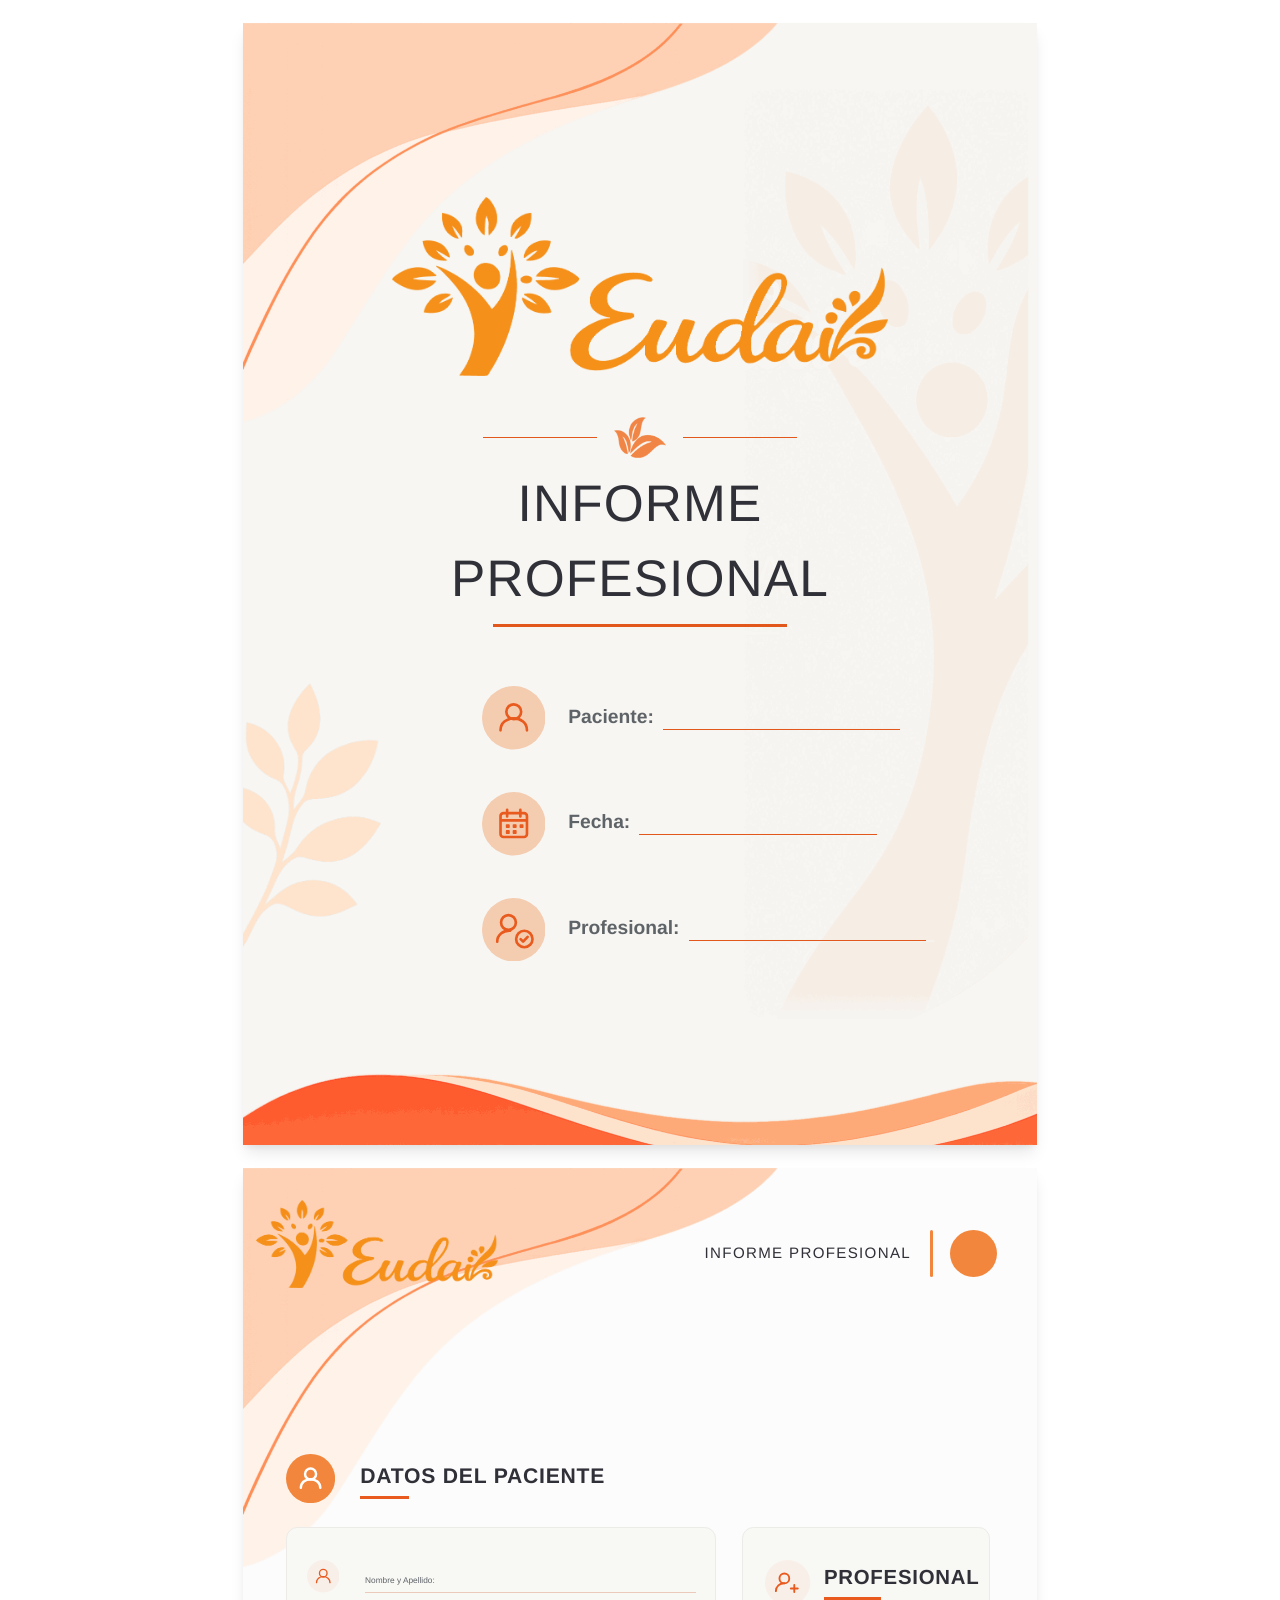
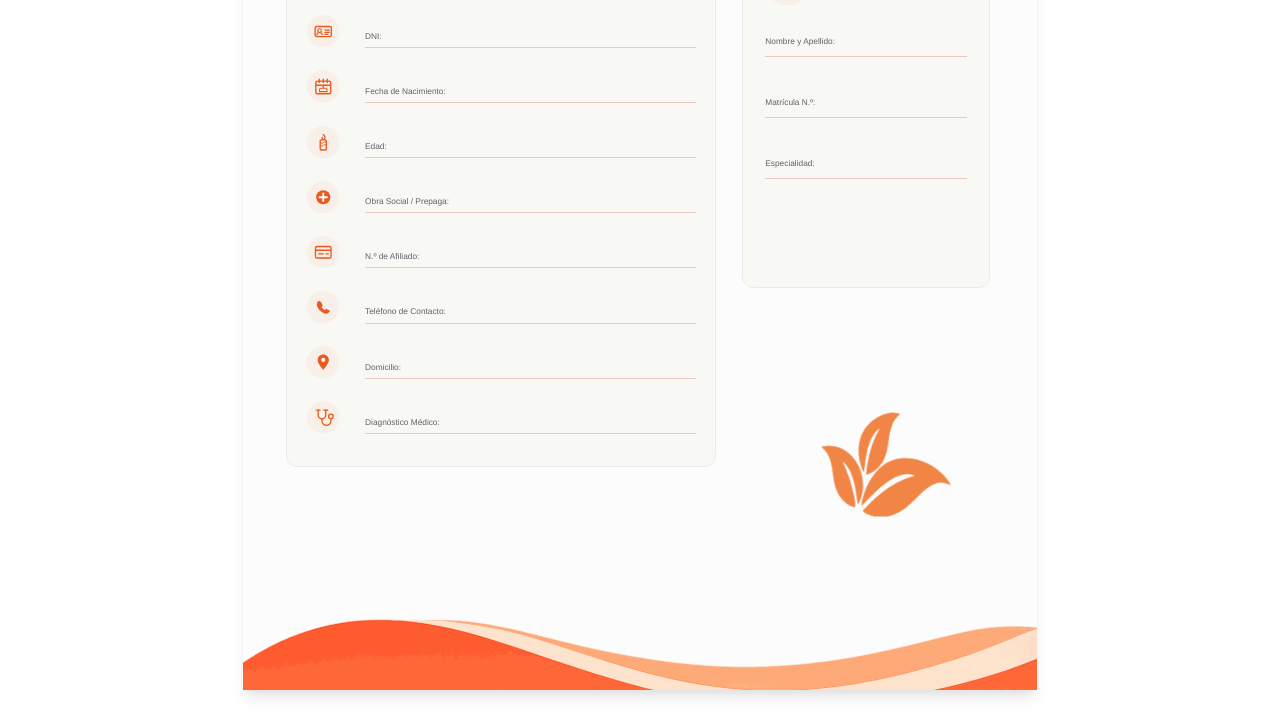
==== report-template.html @ fa863e55 "feat: publicar Eudai Informes" ====
<!doctype html>
<html lang="es">
  <head>
    <meta charset="utf-8" />
    <meta name="viewport" content="width=device-width, initial-scale=1" />
    <title>Eudai — Informe profesional</title>
    <link rel="stylesheet" href="css/report.css" />
  </head>
  <body>
    <!--
      Plantilla del documento. No contiene lógica ni interpolación de texto:
      la app la parsea con DOMParser y rellena cada [data-slot] con
      textContent, de modo que ningún dato del formulario puede convertirse
      en marcado. Los íconos viven una sola vez en el sprite de abajo.
    -->

    <svg width="0" height="0" aria-hidden="true" focusable="false" class="sprite">
      <defs>
        <symbol id="i-person" viewBox="0 0 48 48">
          <circle cx="24" cy="19.5" r="5.6" fill="none" stroke="currentColor" stroke-width="2" />
          <path d="M14 33.5c0-5.6 4.6-9 10-9s10 3.4 10 9" fill="none" stroke="currentColor" stroke-width="2" stroke-linecap="round" />
        </symbol>

        <symbol id="i-id" viewBox="0 0 48 48">
          <rect x="12" y="17" width="24" height="15" rx="2.4" fill="none" stroke="currentColor" stroke-width="2" />
          <circle cx="18.5" cy="23" r="2.7" fill="none" stroke="currentColor" stroke-width="1.7" />
          <path d="M14.6 29.4c0-2.4 1.8-3.6 3.9-3.6s3.9 1.2 3.9 3.6" fill="none" stroke="currentColor" stroke-width="1.7" stroke-linecap="round" />
          <path d="M26.5 22.3h6.5M26.5 25.5h6.5M26.5 28.7h4.3" stroke="currentColor" stroke-width="1.8" stroke-linecap="round" />
        </symbol>

        <symbol id="i-birthday" viewBox="0 0 48 48">
          <rect x="13" y="16.5" width="22" height="18.5" rx="2.2" fill="none" stroke="currentColor" stroke-width="2" />
          <path d="M13 22.5h22" stroke="currentColor" stroke-width="2" />
          <path d="M18 13.5v5M24 13.5v5M30 13.5v5" stroke="currentColor" stroke-width="2" stroke-linecap="round" />
          <path d="M18.5 32v-3.2c0-1 .8-1.8 1.8-1.8h7.4c1 0 1.8.8 1.8 1.8V32z" fill="none" stroke="currentColor" stroke-width="1.7" />
          <path d="M24 24.2v2.8" stroke="currentColor" stroke-width="1.6" stroke-linecap="round" />
          <circle cx="24" cy="23.3" r="1" fill="currentColor" />
        </symbol>

        <symbol id="i-candle" viewBox="0 0 48 48">
          <path d="M24 12.5c2.6 2.3 3.4 4.6 1.9 6.4-1.5 1.8-4 .3-3.3-2.2" fill="none" stroke="currentColor" stroke-width="1.8" stroke-linecap="round" />
          <rect x="19.5" y="20.5" width="9" height="15" rx="1.5" fill="none" stroke="currentColor" stroke-width="2" />
          <path d="M19.7 24.5c1.5 1.3 3 1.3 4.5 0s3-1.3 4.3-.2M19.7 28.5c1.5 1.3 3 1.3 4.5 0s3-1.3 4.3-.2" fill="none" stroke="currentColor" stroke-width="1.4" />
        </symbol>

        <symbol id="i-cross" viewBox="0 0 48 48">
          <circle cx="24" cy="24" r="10.5" fill="currentColor" />
          <path d="M24 18.5v11M18.5 24h11" stroke="#fff" stroke-width="2.8" stroke-linecap="round" />
        </symbol>

        <symbol id="i-member" viewBox="0 0 48 48">
          <rect x="12.5" y="15.5" width="23" height="17" rx="2.4" fill="none" stroke="currentColor" stroke-width="2" />
          <path d="M12.5 21h23" stroke="currentColor" stroke-width="2" />
          <path d="M17 26.5h7M28 26.5h3.5" stroke="currentColor" stroke-width="1.8" stroke-linecap="round" />
        </symbol>

        <symbol id="i-phone" viewBox="0 0 48 48">
          <path d="M18.4 14.5c-1 0-3.4 1.9-3.9 4.2-.6 2.9 1.6 7 4.7 10.1s7.2 5.3 10.1 4.7c2.3-.5 4.2-2.9 4.2-3.9 0-.5-.3-.9-.7-1.1l-4-1.9c-.5-.2-1-.1-1.4.3l-1.3 1.4c-1.6-.8-3.9-3.1-4.7-4.7l1.4-1.3c.4-.4.5-.9.3-1.4l-1.9-4c-.2-.5-.6-.7-1.1-.7z" fill="currentColor" />
        </symbol>

        <symbol id="i-pin" viewBox="0 0 48 48">
          <path d="M24 12.5c-4.6 0-8.3 3.6-8.3 8.2 0 5.7 8.3 14.3 8.3 14.3s8.3-8.6 8.3-14.3c0-4.6-3.7-8.2-8.3-8.2z" fill="currentColor" />
          <circle cx="24" cy="20.6" r="3.1" fill="var(--icon-bg-soft)" />
        </symbol>

        <symbol id="i-diagnosis" viewBox="0 0 48 48">
          <path d="M16.5 13.5v7.2a5.6 5.6 0 0 0 11.2 0v-7.2" fill="none" stroke="currentColor" stroke-width="2" stroke-linecap="round" />
          <path d="M13.8 13.5h5.4M25 13.5h5.4" stroke="currentColor" stroke-width="2" stroke-linecap="round" />
          <path d="M22.1 26.3v3a6.6 6.6 0 0 0 13.2 0v-2" fill="none" stroke="currentColor" stroke-width="2" stroke-linecap="round" />
          <circle cx="35.3" cy="22.7" r="3.4" fill="none" stroke="currentColor" stroke-width="2" />
        </symbol>

        <symbol id="i-badge" viewBox="0 0 48 48">
          <circle cx="20.5" cy="19.5" r="5.2" fill="none" stroke="currentColor" stroke-width="2" />
          <path d="M11.5 33c0-5.2 4.1-8.4 9-8.4" fill="none" stroke="currentColor" stroke-width="2" stroke-linecap="round" />
          <path d="M31 26.5v7.5M27.3 30.2h7.4" stroke="currentColor" stroke-width="2" stroke-linecap="round" />
        </symbol>

        <symbol id="i-calendar" viewBox="0 0 48 48">
          <rect x="14" y="16" width="20" height="18" rx="2.2" fill="none" stroke="currentColor" stroke-width="2" />
          <path d="M14 21.5h20" stroke="currentColor" stroke-width="2" />
          <path d="M19 13.5v5M29 13.5v5" stroke="currentColor" stroke-width="2" stroke-linecap="round" />
          <rect x="18" y="24.3" width="3" height="3" rx=".6" fill="currentColor" />
          <rect x="23.2" y="24.3" width="3" height="3" rx=".6" fill="currentColor" />
          <rect x="28.4" y="24.3" width="3" height="3" rx=".6" fill="currentColor" />
          <rect x="18" y="28.8" width="3" height="3" rx=".6" fill="currentColor" />
          <rect x="23.2" y="28.8" width="3" height="3" rx=".6" fill="currentColor" />
        </symbol>

        <symbol id="i-verified" viewBox="0 0 48 48">
          <circle cx="20" cy="18.5" r="5.6" fill="none" stroke="currentColor" stroke-width="2" />
          <path d="M11.5 33c0-5.2 4.4-8.5 9.7-8.3" fill="none" stroke="currentColor" stroke-width="2" stroke-linecap="round" />
          <circle cx="32" cy="31" r="6.2" fill="none" stroke="currentColor" stroke-width="2" />
          <path d="M29.2 31.1l1.9 1.9 3.4-3.6" fill="none" stroke="currentColor" stroke-width="2" stroke-linecap="round" stroke-linejoin="round" />
        </symbol>

        <symbol id="i-check" viewBox="0 0 48 48">
          <path d="M15 25l6 6 13-13" fill="none" stroke="#fff" stroke-width="3.5" stroke-linecap="round" stroke-linejoin="round" />
        </symbol>

        <symbol id="i-person-solid" viewBox="0 0 48 48">
          <circle cx="24" cy="19.5" r="5.4" fill="none" stroke="#fff" stroke-width="2.4" />
          <path d="M14.5 33c0-5.3 4.4-8.4 9.5-8.4s9.5 3.1 9.5 8.4" fill="none" stroke="#fff" stroke-width="2.4" stroke-linecap="round" />
        </symbol>
      </defs>
    </svg>

    <!-- ================= Página 1 · portada ================= -->
    <section class="page page--cover">
      <img class="watermark watermark--tree" src="assets/tree-watermark.png" alt="" />
      <img class="watermark watermark--plant" src="assets/plant-watermark.png" alt="" />
      <img class="wave wave--top" src="assets/top-wave.png" alt="" />
      <img class="wave wave--bottom" src="assets/bottom-wave.png" alt="" />

      <div class="cover__logo">
        <img src="assets/logo.png" alt="Eudai" width="1187" height="430" />
      </div>

      <div class="cover__divider" aria-hidden="true">
        <span></span>
        <img src="assets/icons/divider-leaf.png" alt="" width="158" height="127" />
        <span></span>
      </div>

      <h1 class="cover__title"><span>INFORME</span><span>PROFESIONAL</span></h1>
      <span class="cover__rule" aria-hidden="true"></span>
      <p class="cover__kind" data-slot="tipo_informe"></p>

      <div class="cover__fields">
        <div class="cover-field">
          <span class="cover-field__icon">
            <svg viewBox="0 0 48 48">
              <circle cx="24" cy="24" r="24" fill="var(--icon-bg-strong)" />
              <use href="#i-person" />
            </svg>
          </span>
          <span class="cover-field__text">
            <span class="cover-field__label">Paciente:</span>
            <span class="cover-field__line"><span class="cover-field__value" data-slot="paciente" data-fit></span></span>
          </span>
        </div>

        <div class="cover-field">
          <span class="cover-field__icon">
            <svg viewBox="0 0 48 48">
              <circle cx="24" cy="24" r="24" fill="var(--icon-bg-strong)" />
              <use href="#i-calendar" />
            </svg>
          </span>
          <span class="cover-field__text">
            <span class="cover-field__label">Fecha:</span>
            <span class="cover-field__line"><span class="cover-field__value" data-slot="fecha" data-fit></span></span>
          </span>
        </div>

        <div class="cover-field">
          <span class="cover-field__icon">
            <svg viewBox="0 0 48 48">
              <circle cx="24" cy="24" r="24" fill="var(--icon-bg-strong)" />
              <use href="#i-verified" />
            </svg>
          </span>
          <span class="cover-field__text">
            <span class="cover-field__label">Profesional:</span>
            <span class="cover-field__line"><span class="cover-field__value" data-slot="profesional_responsable" data-fit></span></span>
          </span>
        </div>
      </div>
    </section>

    <!-- ================= Página 2 · datos ================= -->
    <section class="page page--data">
      <img class="wave wave--top" src="assets/top-wave.png" alt="" />
      <img class="sheet__logo" src="assets/logo.png" alt="Eudai" width="1187" height="430" />

      <div class="sheet__meta">
        <span class="sheet__meta-title">INFORME PROFESIONAL</span>
        <span class="sheet__meta-sep" aria-hidden="true"></span>
        <span class="sheet__badge" data-slot="page-number"></span>
      </div>

      <div class="sheet__section">
        <span class="sheet__section-icon">
          <svg viewBox="0 0 48 48">
            <circle cx="24" cy="24" r="24" fill="var(--heading-orange)" />
            <use href="#i-person-solid" />
          </svg>
        </span>
        <div class="sheet__section-heading">
          <h2 class="sheet__section-title">DATOS DEL PACIENTE</h2>
        </div>
      </div>

      <div class="sheet__cards">
        <div class="card card--patient">
          <ul class="field-list">
            <li class="data-field" data-field="paciente">
              <span class="data-field__icon"><svg viewBox="0 0 48 48"><circle cx="24" cy="24" r="24" fill="var(--icon-bg-soft)" /><use href="#i-person" /></svg></span>
              <span class="data-field__body">
                <span class="data-field__label">Nombre y Apellido:</span>
                <span class="data-field__value" data-slot="paciente" data-fit></span>
              </span>
            </li>
            <li class="data-field" data-field="dni">
              <span class="data-field__icon"><svg viewBox="0 0 48 48"><circle cx="24" cy="24" r="24" fill="var(--icon-bg-soft)" /><use href="#i-id" /></svg></span>
              <span class="data-field__body">
                <span class="data-field__label">DNI:</span>
                <span class="data-field__value" data-slot="dni" data-fit></span>
              </span>
            </li>
            <li class="data-field" data-field="fecha_nacimiento">
              <span class="data-field__icon"><svg viewBox="0 0 48 48"><circle cx="24" cy="24" r="24" fill="var(--icon-bg-soft)" /><use href="#i-birthday" /></svg></span>
              <span class="data-field__body">
                <span class="data-field__label">Fecha de Nacimiento:</span>
                <span class="data-field__value" data-slot="fecha_nacimiento" data-fit></span>
              </span>
            </li>
            <li class="data-field" data-field="edad">
              <span class="data-field__icon"><svg viewBox="0 0 48 48"><circle cx="24" cy="24" r="24" fill="var(--icon-bg-soft)" /><use href="#i-candle" /></svg></span>
              <span class="data-field__body">
                <span class="data-field__label">Edad:</span>
                <span class="data-field__value" data-slot="edad" data-fit></span>
              </span>
            </li>
            <li class="data-field" data-field="obra_social">
              <span class="data-field__icon"><svg viewBox="0 0 48 48"><circle cx="24" cy="24" r="24" fill="var(--icon-bg-soft)" /><use href="#i-cross" /></svg></span>
              <span class="data-field__body">
                <span class="data-field__label">Obra Social / Prepaga:</span>
                <span class="data-field__value" data-slot="obra_social" data-fit></span>
              </span>
            </li>
            <li class="data-field" data-field="numero_afiliado">
              <span class="data-field__icon"><svg viewBox="0 0 48 48"><circle cx="24" cy="24" r="24" fill="var(--icon-bg-soft)" /><use href="#i-member" /></svg></span>
              <span class="data-field__body">
                <span class="data-field__label">N.º de Afiliado:</span>
                <span class="data-field__value" data-slot="numero_afiliado" data-fit></span>
              </span>
            </li>
            <li class="data-field" data-field="telefono">
              <span class="data-field__icon"><svg viewBox="0 0 48 48"><circle cx="24" cy="24" r="24" fill="var(--icon-bg-soft)" /><use href="#i-phone" /></svg></span>
              <span class="data-field__body">
                <span class="data-field__label">Teléfono de Contacto:</span>
                <span class="data-field__value" data-slot="telefono" data-fit></span>
              </span>
            </li>
            <li class="data-field" data-field="domicilio">
              <span class="data-field__icon"><svg viewBox="0 0 48 48"><circle cx="24" cy="24" r="24" fill="var(--icon-bg-soft)" /><use href="#i-pin" /></svg></span>
              <span class="data-field__body">
                <span class="data-field__label">Domicilio:</span>
                <span class="data-field__value" data-slot="domicilio" data-fit></span>
              </span>
            </li>
            <li class="data-field" data-field="diagnostico_medico">
              <span class="data-field__icon"><svg viewBox="0 0 48 48"><circle cx="24" cy="24" r="24" fill="var(--icon-bg-soft)" /><use href="#i-diagnosis" /></svg></span>
              <span class="data-field__body">
                <span class="data-field__label">Diagnóstico Médico:</span>
                <span class="data-field__value" data-slot="diagnostico_medico" data-fit></span>
              </span>
            </li>
          </ul>
        </div>

        <div class="card card--professional">
          <div class="card__heading">
            <span class="card__heading-icon"><svg viewBox="0 0 48 48"><circle cx="24" cy="24" r="24" fill="var(--icon-bg-soft)" /><use href="#i-badge" /></svg></span>
            <h3 class="card__heading-title">PROFESIONAL</h3>
          </div>
          <ul class="field-list">
            <li class="data-field">
              <span class="data-field__body">
                <span class="data-field__label">Nombre y Apellido:</span>
                <span class="data-field__value" data-slot="profesional_responsable" data-fit></span>
              </span>
            </li>
            <li class="data-field">
              <span class="data-field__body">
                <span class="data-field__label">Matrícula N.º:</span>
                <span class="data-field__value" data-slot="matricula" data-fit></span>
              </span>
            </li>
            <li class="data-field">
              <span class="data-field__body">
                <span class="data-field__label">Especialidad:</span>
                <span class="data-field__value" data-slot="especialidad" data-fit></span>
              </span>
            </li>
          </ul>
        </div>
      </div>

      <img class="leaf leaf--corner" src="assets/icons/divider-leaf.png" alt="" width="158" height="127" />
      <img class="wave wave--bottom" src="assets/bottom-wave.png" alt="" />
    </section>

    <!-- ========= Página de conclusiones (se clona por cada página) ========= -->
    <template id="content-page">
      <section class="page page--data page--content">
        <img class="wave wave--top" src="assets/top-wave.png" alt="" />
        <img class="sheet__logo" src="assets/logo.png" alt="Eudai" width="1187" height="430" />

        <div class="sheet__meta">
          <span class="sheet__meta-title">INFORME PROFESIONAL</span>
          <span class="sheet__meta-sep" aria-hidden="true"></span>
          <span class="sheet__badge" data-slot="page-number"></span>
        </div>

        <div class="sheet__section">
          <span class="sheet__section-icon">
            <svg viewBox="0 0 48 48">
              <circle cx="24" cy="24" r="24" fill="var(--heading-orange)" />
              <use href="#i-check" />
            </svg>
          </span>
          <div class="sheet__section-heading">
            <h2 class="sheet__section-title" data-slot="content-title">CONCLUSIONES</h2>
          </div>
        </div>

        <div class="sheet__content">
          <img class="leaf leaf--watermark" src="assets/icons/divider-leaf.png" alt="" width="158" height="127" />
          <div class="content-body"></div>
        </div>

        <img class="wave wave--bottom" src="assets/bottom-wave.png" alt="" />
      </section>
    </template>
  </body>
</html>
---- css/report.css ----
@charset "UTF-8";

/* ==========================================================================
   Eudai · Documento del informe (A4)
   Se carga dentro del iframe de vista previa y es lo que se imprime.
   Todas las medidas van en mm para que pantalla e impresión coincidan.
   ========================================================================== */

@font-face {
  font-family: "Montserrat var";
  font-style: normal;
  font-weight: 100 900;
  font-display: swap;
  src: url("../assets/fonts/montserrat-latin.woff2") format("woff2");
  unicode-range: U+0000-00FF, U+0131, U+0152-0153, U+02BB-02BC, U+02C6, U+02DA,
    U+02DC, U+0304, U+0308, U+0329, U+2000-206F, U+20AC, U+2122, U+2191, U+2193,
    U+2212, U+2215, U+FEFF, U+FFFD;
}

@font-face {
  font-family: "Montserrat var";
  font-style: normal;
  font-weight: 100 900;
  font-display: swap;
  src: url("../assets/fonts/montserrat-latin-ext.woff2") format("woff2");
  unicode-range: U+0100-02BA, U+02BD-02C5, U+02C7-02CC, U+02CE-02D7, U+02DD-02FF,
    U+0304, U+0308, U+0329, U+1D00-1DBF, U+1E00-1E9F, U+1EF2-1EFF, U+2020,
    U+20A0-20AB, U+20AD-20C0, U+2113, U+2C60-2C7F, U+A720-A7FF;
}

@font-face {
  font-family: "Inter var";
  font-style: normal;
  font-weight: 100 900;
  font-display: swap;
  src: url("../assets/fonts/inter-latin.woff2") format("woff2");
  unicode-range: U+0000-00FF, U+0131, U+0152-0153, U+02BB-02BC, U+02C6, U+02DA,
    U+02DC, U+0304, U+0308, U+0329, U+2000-206F, U+20AC, U+2122, U+2191, U+2193,
    U+2212, U+2215, U+FEFF, U+FFFD;
}

@font-face {
  font-family: "Inter var";
  font-style: normal;
  font-weight: 100 900;
  font-display: swap;
  src: url("../assets/fonts/inter-latin-ext.woff2") format("woff2");
  unicode-range: U+0100-02BA, U+02BD-02C5, U+02C7-02CC, U+02CE-02D7, U+02DD-02FF,
    U+0304, U+0308, U+0329, U+1D00-1DBF, U+1E00-1E9F, U+1EF2-1EFF, U+2020,
    U+20A0-20AB, U+20AD-20C0, U+2113, U+2C60-2C7F, U+A720-A7FF;
}

/* --------------------------------------------------------------------------
   Tokens del documento
   -------------------------------------------------------------------------- */

:root {
  /* Paleta de marca del impreso */
  --cream: #f7f6f3;
  --page-2: #fcfcfc;
  --terracotta: #e2571c;
  --icon-stroke: #e85a1e;
  --icon-bg-strong: #f4ccb0;
  --icon-bg-soft: #f9efe9;
  --heading-orange: #f2863c;

  --card-bg: #f8f8f4;
  --card-border: #ecebe7;
  --field-rule: #ebcabc;

  --title-ink: #303038;
  --label-ink: #5e6367;

  --font-display: "Montserrat var", "Montserrat", "Helvetica Neue", Arial, sans-serif;
  --font-body: "Inter var", "Inter", ui-sans-serif, system-ui, sans-serif;

  --rule-thin: 0.45mm;
  --rule-title: 0.8mm;

  /* Geometría de la página */
  --page-w: 210mm;
  --page-h: 297mm;
  --margin-x: 11.3mm;

  /* Rejilla de campos de la ficha del paciente */
  --field-row: 8.6mm;
  --field-gap: 6mm;
}

/* --------------------------------------------------------------------------
   Reset
   -------------------------------------------------------------------------- */

*,
*::before,
*::after {
  box-sizing: border-box;
  margin: 0;
  padding: 0;

  /* Los fondos de color son parte del documento, no decoración de pantalla */
  -webkit-print-color-adjust: exact;
  print-color-adjust: exact;
}

html,
body {
  -webkit-font-smoothing: antialiased;
  -moz-osx-font-smoothing: grayscale;
  text-rendering: geometricPrecision;
}

img,
svg {
  display: block;
  max-inline-size: 100%;
}

body {
  font-family: var(--font-display);
  background: var(--cream);
}

@page {
  size: A4;
  margin: 0;
}

/* --------------------------------------------------------------------------
   Página
   -------------------------------------------------------------------------- */

.page {
  position: relative;
  inline-size: var(--page-w);
  block-size: var(--page-h);
  overflow: hidden;
  background: var(--cream);
  break-after: page;
}

.page:last-of-type {
  break-after: auto;
}

.page--data {
  background: var(--page-2);
}

/* Capas decorativas ------------------------------------------------------ */

.wave,
.watermark,
.leaf {
  position: absolute;
  pointer-events: none;
}

.wave {
  inset-inline-start: 0;
  inline-size: var(--page-w);
  block-size: auto;
}

.wave--top {
  inset-block-start: 0;
  z-index: 1;
}

.wave--bottom {
  inset-block-end: 0;
  z-index: 0;
  transform: translateY(40%);
}

.page--data .wave--bottom {
  z-index: 1;
}

.watermark--tree {
  inset-block-start: 17mm;
  inset-inline-start: 132mm;
  inline-size: 76mm;
  block-size: auto;
}

.watermark--plant {
  inset-block-end: 50mm;
  inset-inline-start: -7mm;
  inline-size: 52mm;
  block-size: auto;
}

.leaf--corner {
  z-index: 1;
  inset-block-start: 223.4mm;
  inset-inline-start: 152.8mm;
  inline-size: 34.4mm;
  block-size: auto;
}

/* --------------------------------------------------------------------------
   Página 1 · portada
   -------------------------------------------------------------------------- */

.cover__logo {
  position: absolute;
  inset-block-start: 46mm;
  inset-inline: 0;
  z-index: 2;
  text-align: center;
}

.cover__logo img {
  display: inline-block;
  inline-size: 131mm;
  block-size: auto;
}

.cover__divider {
  position: absolute;
  inset-block-start: 104.3mm;
  inset-inline: 0;
  z-index: 2;
  display: flex;
  gap: 4.5mm;
  align-items: center;
  justify-content: center;
}

.cover__divider span {
  inline-size: 30.3mm;
  block-size: var(--rule-thin);
  background: var(--terracotta);
}

.cover__divider img {
  inline-size: 13.5mm;
  block-size: auto;
}

.cover__title {
  position: absolute;
  inset-block-start: 117.3mm;
  inset-inline: 0;
  z-index: 2;
  font-size: 13.6mm;
  font-weight: 400;
  line-height: 1.46;
  color: var(--title-ink);
  text-align: center;
  letter-spacing: 0.3mm;
}

.cover__title span {
  display: block;
}

.cover__rule {
  position: absolute;
  inset-block-start: 159mm;
  inset-inline: 0;
  z-index: 2;
  inline-size: 78mm;
  block-size: var(--rule-title);
  margin-inline: auto;
  background: var(--terracotta);
}

/* Subtítulo con el tipo de informe (el original lo pedía pero no lo imprimía) */
.cover__kind {
  position: absolute;
  inset-block-start: 163.5mm;
  inset-inline: 0;
  z-index: 2;
  font-size: 4.2mm;
  font-weight: 500;
  color: var(--label-ink);
  text-align: center;
  text-transform: uppercase;
  letter-spacing: 1mm;
}

.cover__kind:empty {
  display: none;
}

/* Campos de portada ------------------------------------------------------ */

.cover__fields {
  position: absolute;
  inset-block-start: 175.6mm;
  /* Acotado también por la derecha: sin esto, un nombre largo empuja la fila
     fuera de la hoja en lugar de quedar contenido. */
  inset-inline: 63.1mm 11.3mm;
  z-index: 2;
  display: grid;
  /* minmax(0, 1fr) por el mismo motivo que en la ficha: los ítems de grid
     traen `min-width: auto` y un dato largo empuja la fila fuera de la hoja
     en lugar de quedar contenida. */
  grid-template-columns: minmax(0, 1fr);
  gap: 11.2mm;
}

.cover-field {
  display: flex;
  gap: 6.1mm;
  align-items: center;
  min-inline-size: 0;
  min-block-size: 16.8mm;
}

.cover-field__icon {
  flex: none;
  inline-size: 16.8mm;
  block-size: 16.8mm;
}

.cover-field__icon svg {
  inline-size: 100%;
  block-size: 100%;
}

.cover-field__text {
  display: flex;
  flex: 1;
  gap: 2.4mm;
  align-items: baseline;
  min-inline-size: 0;
}

.cover-field__label {
  font-size: 5.1mm;
  font-weight: 600;
  color: var(--label-ink);
  white-space: nowrap;
}

/* 62,8 mm es el largo de subrayado del diseño original y se respeta siempre
   que el dato entre. Si no entra, la línea se estira hasta el margen antes de
   recurrir a achicar la letra: es el ajuste que menos se nota. */
.cover-field__line {
  inline-size: fit-content;
  min-inline-size: 62.8mm;
  max-inline-size: 100%;
  overflow: hidden;
  line-height: 1.18;
  white-space: nowrap;
  border-block-end: var(--rule-thin) solid var(--terracotta);
}

.cover-field__value {
  display: inline-block;
  padding: 0 0.5mm 0.8mm;

  /* El JS baja --fit hasta 0.6 si el texto no entra, en vez de recortarlo */
  font-size: calc(4.6mm * var(--fit, 1));
  font-weight: 400;
  color: var(--title-ink);
}

/* --------------------------------------------------------------------------
   Páginas 2+ · encabezado común
   -------------------------------------------------------------------------- */

.sheet__logo {
  position: absolute;
  inset-block-start: 8.6mm;
  inset-inline-start: 3.4mm;
  z-index: 3;
  inline-size: 64mm;
  block-size: auto;
}

.sheet__meta {
  position: absolute;
  inset-block-start: 16.45mm;
  inset-inline-end: 10.5mm;
  z-index: 3;
  display: flex;
  gap: 4.5mm;
  align-items: center;
  block-size: 12.5mm;
}

.sheet__meta-title {
  margin-inline-end: 0.5mm;
  font-size: 4mm;
  font-weight: 400;
  color: var(--title-ink);
  white-space: nowrap;
  letter-spacing: 0.35mm;
}

.sheet__meta-sep {
  inline-size: 0.8mm;
  block-size: 12.5mm;
  background: var(--heading-orange);
  border-radius: 0.4mm;
}

.sheet__badge {
  display: grid;
  place-items: center;
  inline-size: 12.5mm;
  block-size: 12.5mm;
  font-size: 6mm;
  font-weight: 600;
  color: #fff;
  background: var(--heading-orange);
  border-radius: 50%;
}

/* Título de sección ------------------------------------------------------ */

.sheet__section {
  position: absolute;
  inset-block-start: 75.6mm;
  inset-inline-start: var(--margin-x);
  z-index: 3;
  display: flex;
  gap: 6.7mm;
  align-items: flex-start;
}

.sheet__section-icon {
  flex: none;
  inline-size: 13mm;
  block-size: 13mm;
}

.sheet__section-icon svg {
  inline-size: 100%;
  block-size: 100%;
}

.sheet__section-heading {
  padding-block-start: 3.3mm;
}

.sheet__section-title {
  font-size: 5.6mm;
  font-weight: 700;
  line-height: 1;
  color: var(--title-ink);
  letter-spacing: 0.2mm;
}

.sheet__section-title::after {
  content: "";
  display: block;
  inline-size: 13mm;
  block-size: 0.8mm;
  margin-block-start: 2.3mm;
  background: var(--icon-stroke);
}

/* --------------------------------------------------------------------------
   Página 2 · fichas
   -------------------------------------------------------------------------- */

.sheet__cards {
  position: absolute;
  inset-block-start: 95.1mm;
  inset-inline-start: var(--margin-x);
  z-index: 2;
  display: flex;
  gap: 6.7mm;
  align-items: flex-start;
  inline-size: 186.4mm;
}

.card {
  background: var(--card-bg);
  border: 0.2mm solid var(--card-border);
  border-radius: 3mm;
}

/* Las fichas fluyen (grid), no van posicionadas a mano: así entran los
   campos opcionales sin recalcular coordenadas una por una. */
.card--patient {
  flex: none;
  inline-size: 113.9mm;
  min-block-size: 133.8mm;
  padding: 8.4mm 5.2mm;
}

.card--professional {
  flex: none;
  inline-size: 65.8mm;
  min-block-size: 95.4mm;
  padding: 8.5mm 6mm;
}

.field-list {
  display: grid;
  /* minmax(0, 1fr): sin esto las filas se dimensionan por su contenido y un
     dato largo se derrama fuera de la tarjeta y de la hoja, en vez de
     recortarse dentro. Es el `min-width: auto` que traen los ítems de grid. */
  grid-template-columns: minmax(0, 1fr);
  gap: var(--field-gap);
  list-style: none;
}

.data-field {
  display: flex;
  gap: 6.9mm;
  align-items: stretch;
  min-inline-size: 0;
  min-block-size: var(--field-row);
}

.data-field__icon {
  flex: none;
  inline-size: var(--field-row);
  block-size: var(--field-row);
}

.data-field__icon svg {
  inline-size: 100%;
  block-size: 100%;
}

.data-field__body {
  position: relative;
  display: flex;
  flex: 1;
  flex-direction: column;
  justify-content: flex-end;
  min-inline-size: 0;
}

.data-field__label {
  margin-block-end: 1.1mm;
  font-size: 2.2mm;
  font-weight: 500;
  line-height: 1;
  color: var(--label-ink);
  white-space: nowrap;
}

.data-field__value {
  padding-inline-start: 0.5mm;
  padding-block-end: 0.7mm;
  overflow: hidden;
  font-size: calc(2.5mm * var(--fit, 1));
  line-height: 1.15;
  color: var(--title-ink);
  white-space: nowrap;
  border-block-end: 0.35mm solid var(--field-rule);
}

/* Último recurso cuando un dato no entra ni achicado: se reparte en dos
   líneas. Un apellido un punto más chico se lee; uno cortado al medio, no.
   El tope de dos líneas evita que una tarjeta crezca sin control. */
.cover-field__line.is-wrapped,
.data-field__value.is-wrapped {
  white-space: normal;
  overflow-wrap: break-word;
}

/* El tope se calcula con el cuerpo real del dato, no con la unidad `lh`: en la
   portada `lh` se resuelve contra la tipografía heredada por la línea, que no
   es la del valor, y el tope quedaba corto justo donde tiene que servir. */
.cover-field__line.is-wrapped {
  /* Con `box-sizing: border-box`, el tope tiene que contemplar también el
     relleno inferior del valor y el grosor del subrayado; si no, la segunda
     línea entra en el cálculo pero se recorta en pantalla. */
  max-block-size: calc(4.6mm * 1.18 * 2 * var(--fit, 1) + 0.8mm + var(--rule-thin));
}

.data-field__value.is-wrapped {
  max-block-size: calc(2.5mm * 1.15 * 2 * var(--fit, 1) + 0.7mm + 0.35mm);
}

/* Ficha del profesional: sin íconos por campo, con su propio encabezado */
.card--professional .field-list {
  gap: 7.5mm;
  margin-block-start: 8.4mm;
}

.card__heading {
  display: flex;
  gap: 3.5mm;
  align-items: flex-start;
}

.card__heading-icon {
  flex: none;
  inline-size: 12mm;
  block-size: 12mm;
}

.card__heading-icon svg {
  inline-size: 100%;
  block-size: 100%;
}

.card__heading-title {
  padding-block-start: 1.9mm;
  font-size: 5.4mm;
  font-weight: 700;
  line-height: 1;
  color: var(--title-ink);
  letter-spacing: 0.2mm;
}

.card__heading-title::after {
  content: "";
  display: block;
  inline-size: 15mm;
  block-size: 0.8mm;
  margin-block-start: 2.5mm;
  background: var(--icon-stroke);
}

.card--professional .data-field {
  display: block;
  block-size: auto;
}

.card--professional .data-field__label {
  margin-block-end: 2mm;
}

/* --------------------------------------------------------------------------
   Páginas de contenido · conclusiones
   -------------------------------------------------------------------------- */

.sheet__content {
  position: absolute;
  inset-block-start: 95.1mm;
  inset-inline-start: var(--margin-x);
  z-index: 2;
  inline-size: 186.4mm;
  block-size: 160mm;
  padding: 10mm;
  background: var(--card-bg);
  border: 0.2mm solid var(--card-border);
  border-radius: 3mm;
}

/* La hoja decorativa va dentro de la tarjeta y por detrás del cuerpo: en el
   original se dibujaba encima y tapaba el texto de las hojas más cargadas. */
.leaf--watermark {
  inset-block-end: 6mm;
  inset-inline-end: 7mm;
  z-index: 0;
  inline-size: 34.4mm;
  block-size: auto;
  opacity: 0.38;
}

/* Caja de medida: el paginador corta el texto justo donde deja de entrar. */
.content-body {
  position: relative;
  z-index: 1;
  block-size: 100%;
  overflow: hidden;
  font-family: var(--font-body);
  font-size: 3.5mm;
  line-height: 1.6;
  color: var(--title-ink);
  text-align: justify;
  hyphens: auto;
  white-space: pre-wrap;
  overflow-wrap: break-word;
}

/* --------------------------------------------------------------------------
   Sólo en pantalla: las páginas se apilan como hojas sueltas
   -------------------------------------------------------------------------- */

@media screen {
  /* El marco se dimensiona al alto exacto del documento, así que no hay nada
     que desplazar; esto evita la barra por redondeo de subpíxeles y ahorra el
     atributo obsoleto scrolling="no" en el iframe. */
  html {
    overflow: hidden;
  }

  body {
    display: flex;
    flex-direction: column;
    gap: 6mm;
    align-items: center;
    padding-block: 6mm;
    background: transparent;
  }

  .page {
    flex: none;
    box-shadow:
      0 10px 15px -3px rgb(0 0 0 / 10%),
      0 4px 6px -2px rgb(0 0 0 / 5%);
  }
}

/* --------------------------------------------------------------------------
   Sprite de íconos y color heredado
   (sin atributos style inline: la CSP no permite estilos en línea)
   -------------------------------------------------------------------------- */

.sprite {
  position: absolute;
  inline-size: 0;
  block-size: 0;
  overflow: hidden;
}

.cover-field__icon svg,
.data-field__icon svg,
.card__heading-icon svg {
  color: var(--icon-stroke);
}
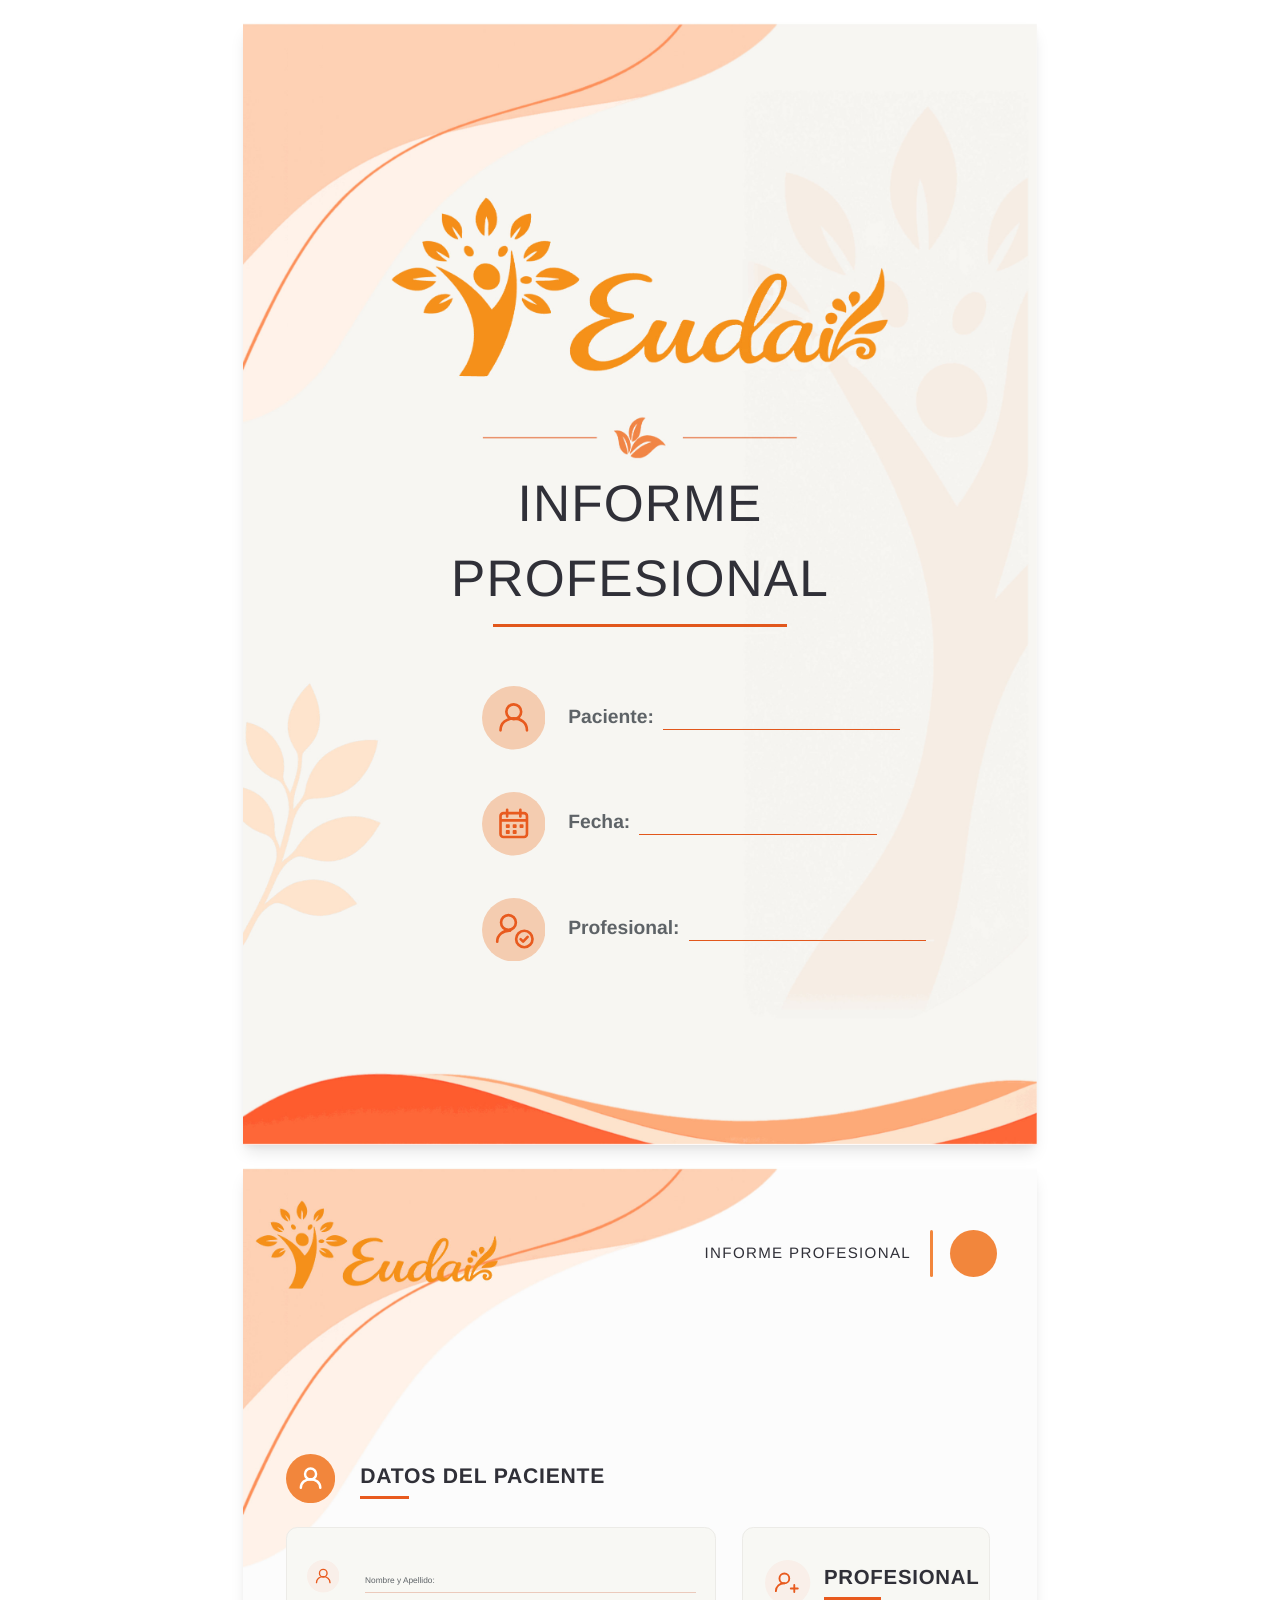
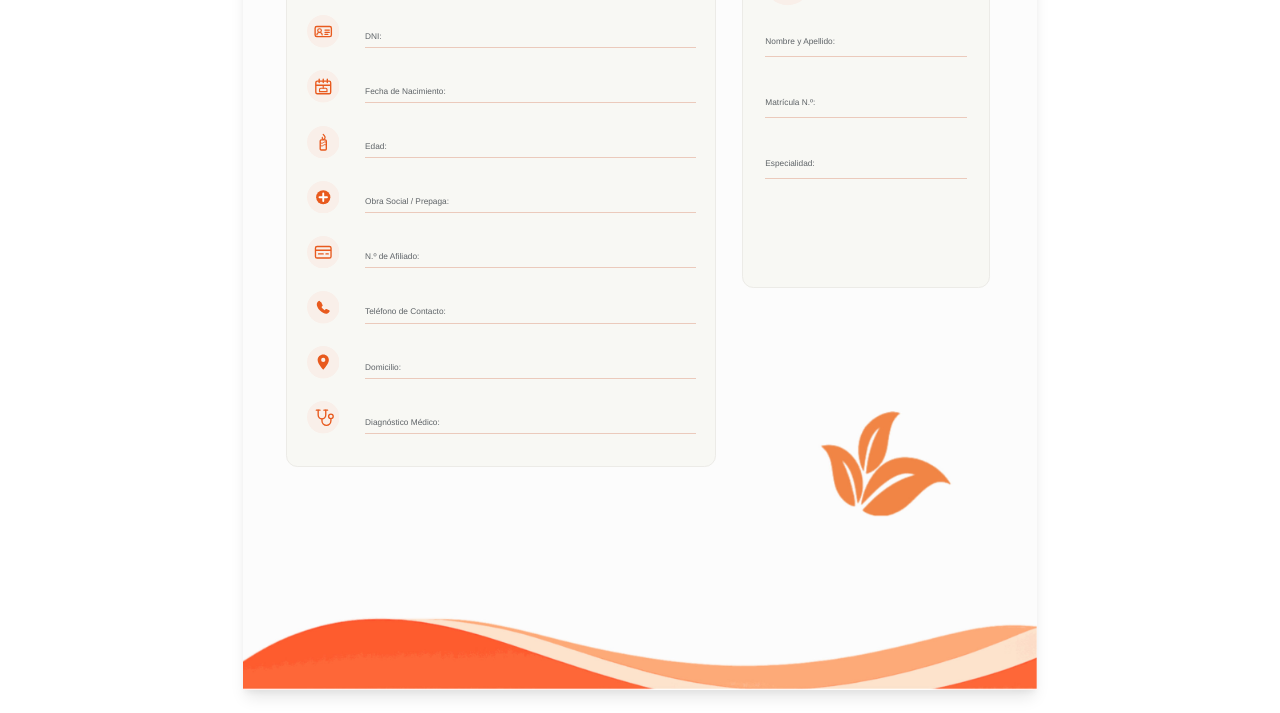
==== commit ef373430: "perf: fondos opacos para que la vista previa de impresión no se arrastre En Chrome para Windows el d" ====
--- a/report-template.html
+++ b/report-template.html
@@ -107,20 +107,7 @@
 
     <!-- ================= Página 1 · portada ================= -->
     <section class="page page--cover">
-      <img class="watermark watermark--tree" src="assets/tree-watermark.png" alt="" />
-      <img class="watermark watermark--plant" src="assets/plant-watermark.png" alt="" />
-      <img class="wave wave--top" src="assets/top-wave.png" alt="" />
-      <img class="wave wave--bottom" src="assets/bottom-wave.png" alt="" />
-
-      <div class="cover__logo">
-        <img src="assets/logo.png" alt="Eudai" width="1187" height="430" />
-      </div>
-
-      <div class="cover__divider" aria-hidden="true">
-        <span></span>
-        <img src="assets/icons/divider-leaf.png" alt="" width="158" height="127" />
-        <span></span>
-      </div>
+      <img class="page__bg" src="assets/bg-cover.jpg" alt="" />
 
       <h1 class="cover__title"><span>INFORME</span><span>PROFESIONAL</span></h1>
       <span class="cover__rule" aria-hidden="true"></span>
@@ -170,8 +157,7 @@
 
     <!-- ================= Página 2 · datos ================= -->
     <section class="page page--data">
-      <img class="wave wave--top" src="assets/top-wave.png" alt="" />
-      <img class="sheet__logo" src="assets/logo.png" alt="Eudai" width="1187" height="430" />
+      <img class="page__bg" src="assets/bg-data.jpg" alt="" />
 
       <div class="sheet__meta">
         <span class="sheet__meta-title">INFORME PROFESIONAL</span>
@@ -192,7 +178,7 @@
       </div>
 
       <div class="sheet__cards">
-        <div class="card card--patient">
+        <div class="rcard rcard--patient">
           <ul class="field-list">
             <li class="data-field" data-field="paciente">
               <span class="data-field__icon"><svg viewBox="0 0 48 48"><circle cx="24" cy="24" r="24" fill="var(--icon-bg-soft)" /><use href="#i-person" /></svg></span>
@@ -260,10 +246,10 @@
           </ul>
         </div>
 
-        <div class="card card--professional">
-          <div class="card__heading">
-            <span class="card__heading-icon"><svg viewBox="0 0 48 48"><circle cx="24" cy="24" r="24" fill="var(--icon-bg-soft)" /><use href="#i-badge" /></svg></span>
-            <h3 class="card__heading-title">PROFESIONAL</h3>
+        <div class="rcard rcard--professional">
+          <div class="rcard__heading">
+            <span class="rcard__heading-icon"><svg viewBox="0 0 48 48"><circle cx="24" cy="24" r="24" fill="var(--icon-bg-soft)" /><use href="#i-badge" /></svg></span>
+            <h3 class="rcard__heading-title">PROFESIONAL</h3>
           </div>
           <ul class="field-list">
             <li class="data-field">
@@ -287,16 +273,12 @@
           </ul>
         </div>
       </div>
-
-      <img class="leaf leaf--corner" src="assets/icons/divider-leaf.png" alt="" width="158" height="127" />
-      <img class="wave wave--bottom" src="assets/bottom-wave.png" alt="" />
     </section>
 
     <!-- ========= Página de conclusiones (se clona por cada página) ========= -->
     <template id="content-page">
       <section class="page page--data page--content">
-        <img class="wave wave--top" src="assets/top-wave.png" alt="" />
-        <img class="sheet__logo" src="assets/logo.png" alt="Eudai" width="1187" height="430" />
+        <img class="page__bg" src="assets/bg-content.jpg" alt="" />
 
         <div class="sheet__meta">
           <span class="sheet__meta-title">INFORME PROFESIONAL</span>
@@ -317,11 +299,9 @@
         </div>
 
         <div class="sheet__content">
-          <img class="leaf leaf--watermark" src="assets/icons/divider-leaf.png" alt="" width="158" height="127" />
+          <img class="leaf-watermark" src="assets/leaf-card.png" alt="" width="158" height="127" />
           <div class="content-body"></div>
         </div>
-
-        <img class="wave wave--bottom" src="assets/bottom-wave.png" alt="" />
       </section>
     </template>
   </body>
--- a/css/report.css
+++ b/css/report.css
@@ -147,97 +147,24 @@
   background: var(--page-2);
 }
 
-/* Capas decorativas ------------------------------------------------------ */
-
-.wave,
-.watermark,
-.leaf {
-  position: absolute;
-  pointer-events: none;
-}
-
-.wave {
-  inset-inline-start: 0;
-  inline-size: var(--page-w);
-  block-size: auto;
-}
-
-.wave--top {
-  inset-block-start: 0;
-  z-index: 1;
-}
-
-.wave--bottom {
-  inset-block-end: 0;
+/* Fondo de la hoja: toda la decoración fija (ondas, marcas de agua, logotipo)
+   va aplanada en una sola imagen opaca por tipo de hoja.
+   Antes eran hasta seis PNG con transparencia superpuestos en cada página, y
+   el visor de PDF de Chrome —que en Windows dibuja por CPU— tenía que
+   mezclarlos uno por uno cada vez que se desplazaba la vista previa de
+   impresión. Una imagen opaca no necesita mezcla. Los fondos se generan a
+   partir del render del diseño original, a 2,5× para la impresora. */
+.page__bg {
+  position: absolute;
+  inset: 0;
   z-index: 0;
-  transform: translateY(40%);
-}
-
-.page--data .wave--bottom {
-  z-index: 1;
-}
-
-.watermark--tree {
-  inset-block-start: 17mm;
-  inset-inline-start: 132mm;
-  inline-size: 76mm;
-  block-size: auto;
-}
-
-.watermark--plant {
-  inset-block-end: 50mm;
-  inset-inline-start: -7mm;
-  inline-size: 52mm;
-  block-size: auto;
-}
-
-.leaf--corner {
-  z-index: 1;
-  inset-block-start: 223.4mm;
-  inset-inline-start: 152.8mm;
-  inline-size: 34.4mm;
-  block-size: auto;
+  inline-size: 100%;
+  block-size: 100%;
 }
 
 /* --------------------------------------------------------------------------
    Página 1 · portada
    -------------------------------------------------------------------------- */
-
-.cover__logo {
-  position: absolute;
-  inset-block-start: 46mm;
-  inset-inline: 0;
-  z-index: 2;
-  text-align: center;
-}
-
-.cover__logo img {
-  display: inline-block;
-  inline-size: 131mm;
-  block-size: auto;
-}
-
-.cover__divider {
-  position: absolute;
-  inset-block-start: 104.3mm;
-  inset-inline: 0;
-  z-index: 2;
-  display: flex;
-  gap: 4.5mm;
-  align-items: center;
-  justify-content: center;
-}
-
-.cover__divider span {
-  inline-size: 30.3mm;
-  block-size: var(--rule-thin);
-  background: var(--terracotta);
-}
-
-.cover__divider img {
-  inline-size: 13.5mm;
-  block-size: auto;
-}
 
 .cover__title {
   position: absolute;
@@ -363,15 +290,6 @@
    Páginas 2+ · encabezado común
    -------------------------------------------------------------------------- */
 
-.sheet__logo {
-  position: absolute;
-  inset-block-start: 8.6mm;
-  inset-inline-start: 3.4mm;
-  z-index: 3;
-  inline-size: 64mm;
-  block-size: auto;
-}
-
 .sheet__meta {
   position: absolute;
   inset-block-start: 16.45mm;
@@ -470,7 +388,7 @@
   inline-size: 186.4mm;
 }
 
-.card {
+.rcard {
   background: var(--card-bg);
   border: 0.2mm solid var(--card-border);
   border-radius: 3mm;
@@ -478,14 +396,14 @@
 
 /* Las fichas fluyen (grid), no van posicionadas a mano: así entran los
    campos opcionales sin recalcular coordenadas una por una. */
-.card--patient {
+.rcard--patient {
   flex: none;
   inline-size: 113.9mm;
   min-block-size: 133.8mm;
   padding: 8.4mm 5.2mm;
 }
 
-.card--professional {
+.rcard--professional {
   flex: none;
   inline-size: 65.8mm;
   min-block-size: 95.4mm;
@@ -574,29 +492,29 @@
 }
 
 /* Ficha del profesional: sin íconos por campo, con su propio encabezado */
-.card--professional .field-list {
+.rcard--professional .field-list {
   gap: 7.5mm;
   margin-block-start: 8.4mm;
 }
 
-.card__heading {
+.rcard__heading {
   display: flex;
   gap: 3.5mm;
   align-items: flex-start;
 }
 
-.card__heading-icon {
+.rcard__heading-icon {
   flex: none;
   inline-size: 12mm;
   block-size: 12mm;
 }
 
-.card__heading-icon svg {
+.rcard__heading-icon svg {
   inline-size: 100%;
   block-size: 100%;
 }
 
-.card__heading-title {
+.rcard__heading-title {
   padding-block-start: 1.9mm;
   font-size: 5.4mm;
   font-weight: 700;
@@ -605,7 +523,7 @@
   letter-spacing: 0.2mm;
 }
 
-.card__heading-title::after {
+.rcard__heading-title::after {
   content: "";
   display: block;
   inline-size: 15mm;
@@ -614,12 +532,12 @@
   background: var(--icon-stroke);
 }
 
-.card--professional .data-field {
+.rcard--professional .data-field {
   display: block;
   block-size: auto;
 }
 
-.card--professional .data-field__label {
+.rcard--professional .data-field__label {
   margin-block-end: 2mm;
 }
 
@@ -642,13 +560,13 @@
 
 /* La hoja decorativa va dentro de la tarjeta y por detrás del cuerpo: en el
    original se dibujaba encima y tapaba el texto de las hojas más cargadas. */
-.leaf--watermark {
+.leaf-watermark {
+  position: absolute;
   inset-block-end: 6mm;
   inset-inline-end: 7mm;
   z-index: 0;
   inline-size: 34.4mm;
   block-size: auto;
-  opacity: 0.38;
 }
 
 /* Caja de medida: el paginador corta el texto justo donde deja de entrar. */
@@ -710,7 +628,7 @@
 
 .cover-field__icon svg,
 .data-field__icon svg,
-.card__heading-icon svg {
+.rcard__heading-icon svg {
   color: var(--icon-stroke);
 }
 
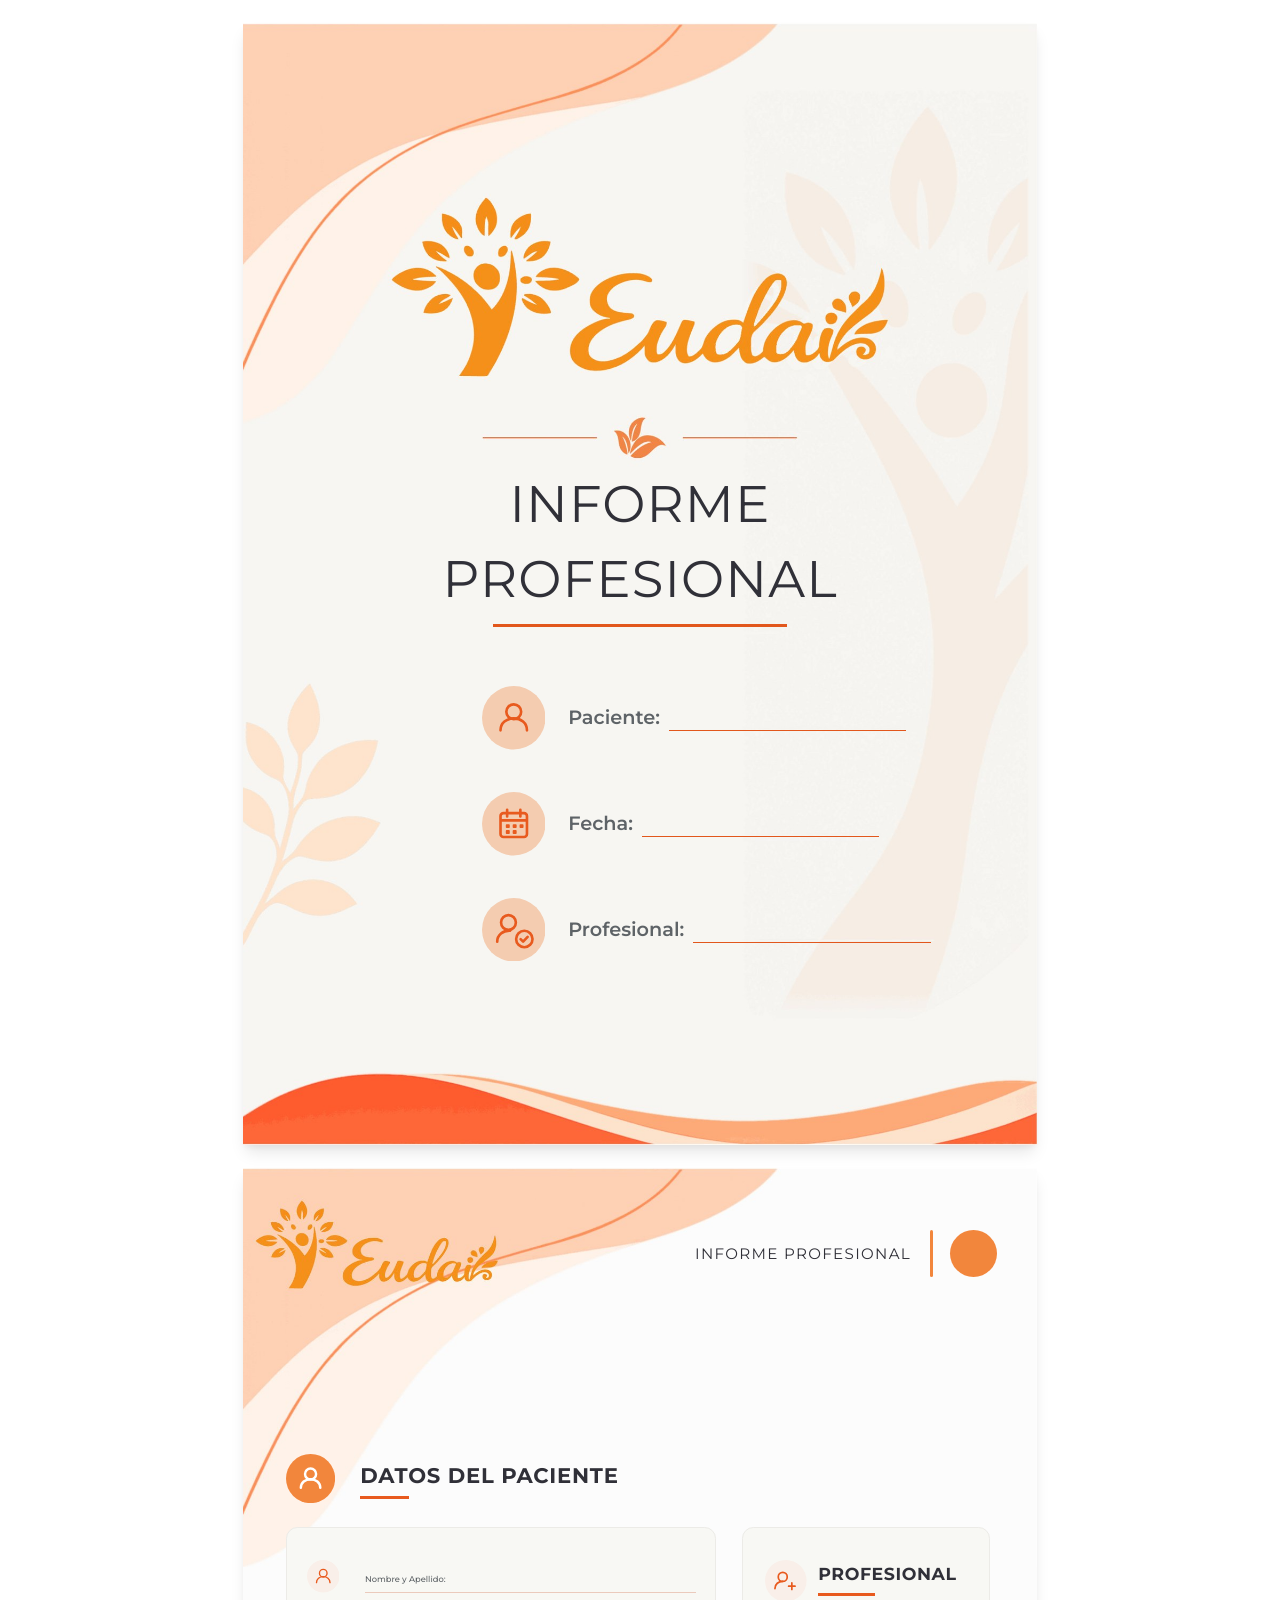
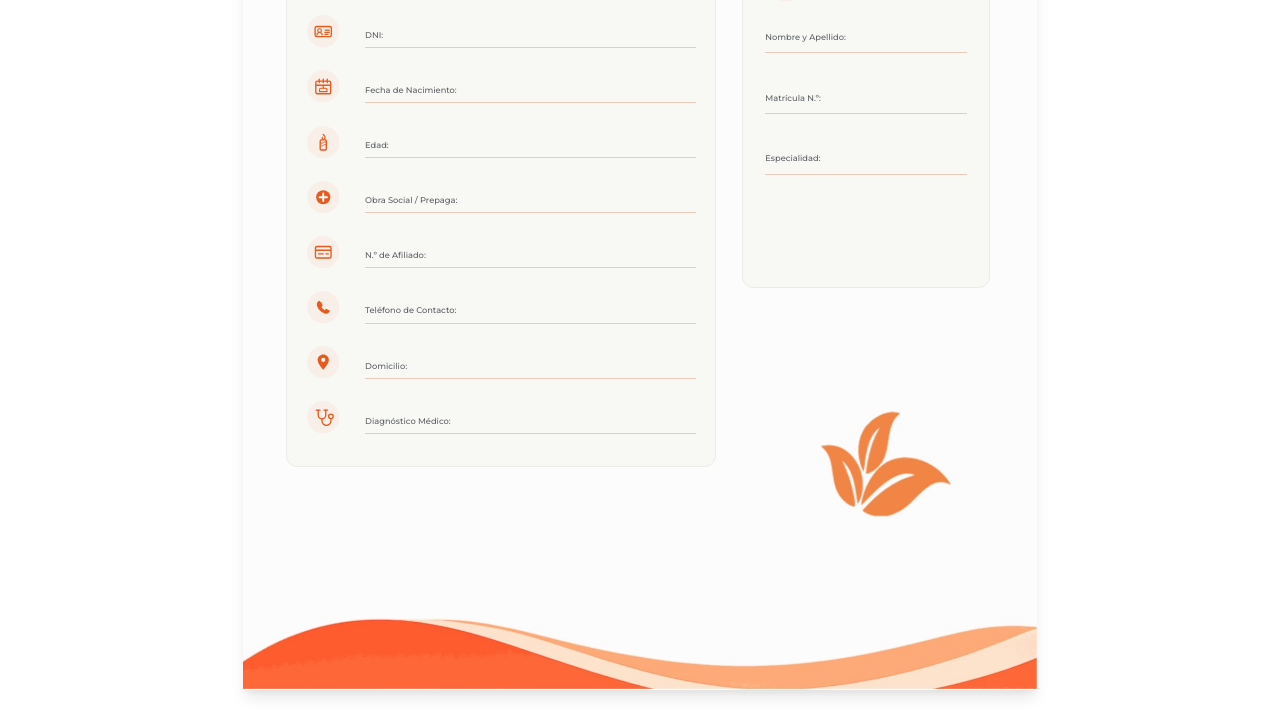
==== commit 0de9cc29: "perf: fondos en franjas y a 180 ppp para que el visor del PDF no se arrastre El visor de «Descargar " ====
--- a/report-template.html
+++ b/report-template.html
@@ -157,7 +157,9 @@
 
     <!-- ================= Página 2 · datos ================= -->
     <section class="page page--data">
-      <img class="page__bg" src="assets/bg-data.jpg" alt="" />
+      <img class="page__strip page__strip--data-top" src="assets/bg-data-top.jpg" alt="" />
+      <img class="page__strip page__strip--data-leaf" src="assets/bg-data-leaf.jpg" alt="" />
+      <img class="page__strip page__strip--data-bottom" src="assets/bg-data-bottom.jpg" alt="" />
 
       <div class="sheet__meta">
         <span class="sheet__meta-title">INFORME PROFESIONAL</span>
@@ -278,7 +280,8 @@
     <!-- ========= Página de conclusiones (se clona por cada página) ========= -->
     <template id="content-page">
       <section class="page page--data page--content">
-        <img class="page__bg" src="assets/bg-content.jpg" alt="" />
+        <img class="page__strip page__strip--content-top" src="assets/bg-content-top.jpg" alt="" />
+        <img class="page__strip page__strip--content-bottom" src="assets/bg-content-bottom.jpg" alt="" />
 
         <div class="sheet__meta">
           <span class="sheet__meta-title">INFORME PROFESIONAL</span>
--- a/css/report.css
+++ b/css/report.css
@@ -6,45 +6,118 @@
    Todas las medidas van en mm para que pantalla e impresión coincidan.
    ========================================================================== */
 
-@font-face {
-  font-family: "Montserrat var";
-  font-style: normal;
-  font-weight: 100 900;
-  font-display: swap;
-  src: url("../assets/fonts/montserrat-latin.woff2") format("woff2");
+/* Tipografías del informe: instancias FIJAS (un archivo por peso), no las
+   variables de la interfaz. Con una fuente variable Chrome no puede incrustar
+   el texto como fuente normal en el PDF y lo convierte en fuentes «Type 3»
+   (cada letra dibujada como un trazo), que los visores pintan lentísimo al
+   pasar de página y que no se pueden seleccionar ni buscar bien. Con
+   instancias fijas incrusta TrueType y el PDF vuela.
+   Generadas con fontTools desde las variables (SIL OFL 1.1). */
+@font-face {
+  font-family: "Montserrat";
+  font-style: normal;
+  font-weight: 400;
+  font-display: swap;
+  src: url("../assets/fonts/montserrat-400-latin.woff2") format("woff2");
   unicode-range: U+0000-00FF, U+0131, U+0152-0153, U+02BB-02BC, U+02C6, U+02DA,
     U+02DC, U+0304, U+0308, U+0329, U+2000-206F, U+20AC, U+2122, U+2191, U+2193,
     U+2212, U+2215, U+FEFF, U+FFFD;
 }
 
 @font-face {
-  font-family: "Montserrat var";
-  font-style: normal;
-  font-weight: 100 900;
-  font-display: swap;
-  src: url("../assets/fonts/montserrat-latin-ext.woff2") format("woff2");
+  font-family: "Montserrat";
+  font-style: normal;
+  font-weight: 400;
+  font-display: swap;
+  src: url("../assets/fonts/montserrat-400-latin-ext.woff2") format("woff2");
   unicode-range: U+0100-02BA, U+02BD-02C5, U+02C7-02CC, U+02CE-02D7, U+02DD-02FF,
     U+0304, U+0308, U+0329, U+1D00-1DBF, U+1E00-1E9F, U+1EF2-1EFF, U+2020,
     U+20A0-20AB, U+20AD-20C0, U+2113, U+2C60-2C7F, U+A720-A7FF;
 }
 
 @font-face {
-  font-family: "Inter var";
-  font-style: normal;
-  font-weight: 100 900;
-  font-display: swap;
-  src: url("../assets/fonts/inter-latin.woff2") format("woff2");
+  font-family: "Montserrat";
+  font-style: normal;
+  font-weight: 500;
+  font-display: swap;
+  src: url("../assets/fonts/montserrat-500-latin.woff2") format("woff2");
   unicode-range: U+0000-00FF, U+0131, U+0152-0153, U+02BB-02BC, U+02C6, U+02DA,
     U+02DC, U+0304, U+0308, U+0329, U+2000-206F, U+20AC, U+2122, U+2191, U+2193,
     U+2212, U+2215, U+FEFF, U+FFFD;
 }
 
 @font-face {
-  font-family: "Inter var";
-  font-style: normal;
-  font-weight: 100 900;
-  font-display: swap;
-  src: url("../assets/fonts/inter-latin-ext.woff2") format("woff2");
+  font-family: "Montserrat";
+  font-style: normal;
+  font-weight: 500;
+  font-display: swap;
+  src: url("../assets/fonts/montserrat-500-latin-ext.woff2") format("woff2");
+  unicode-range: U+0100-02BA, U+02BD-02C5, U+02C7-02CC, U+02CE-02D7, U+02DD-02FF,
+    U+0304, U+0308, U+0329, U+1D00-1DBF, U+1E00-1E9F, U+1EF2-1EFF, U+2020,
+    U+20A0-20AB, U+20AD-20C0, U+2113, U+2C60-2C7F, U+A720-A7FF;
+}
+
+@font-face {
+  font-family: "Montserrat";
+  font-style: normal;
+  font-weight: 600;
+  font-display: swap;
+  src: url("../assets/fonts/montserrat-600-latin.woff2") format("woff2");
+  unicode-range: U+0000-00FF, U+0131, U+0152-0153, U+02BB-02BC, U+02C6, U+02DA,
+    U+02DC, U+0304, U+0308, U+0329, U+2000-206F, U+20AC, U+2122, U+2191, U+2193,
+    U+2212, U+2215, U+FEFF, U+FFFD;
+}
+
+@font-face {
+  font-family: "Montserrat";
+  font-style: normal;
+  font-weight: 600;
+  font-display: swap;
+  src: url("../assets/fonts/montserrat-600-latin-ext.woff2") format("woff2");
+  unicode-range: U+0100-02BA, U+02BD-02C5, U+02C7-02CC, U+02CE-02D7, U+02DD-02FF,
+    U+0304, U+0308, U+0329, U+1D00-1DBF, U+1E00-1E9F, U+1EF2-1EFF, U+2020,
+    U+20A0-20AB, U+20AD-20C0, U+2113, U+2C60-2C7F, U+A720-A7FF;
+}
+
+@font-face {
+  font-family: "Montserrat";
+  font-style: normal;
+  font-weight: 700;
+  font-display: swap;
+  src: url("../assets/fonts/montserrat-700-latin.woff2") format("woff2");
+  unicode-range: U+0000-00FF, U+0131, U+0152-0153, U+02BB-02BC, U+02C6, U+02DA,
+    U+02DC, U+0304, U+0308, U+0329, U+2000-206F, U+20AC, U+2122, U+2191, U+2193,
+    U+2212, U+2215, U+FEFF, U+FFFD;
+}
+
+@font-face {
+  font-family: "Montserrat";
+  font-style: normal;
+  font-weight: 700;
+  font-display: swap;
+  src: url("../assets/fonts/montserrat-700-latin-ext.woff2") format("woff2");
+  unicode-range: U+0100-02BA, U+02BD-02C5, U+02C7-02CC, U+02CE-02D7, U+02DD-02FF,
+    U+0304, U+0308, U+0329, U+1D00-1DBF, U+1E00-1E9F, U+1EF2-1EFF, U+2020,
+    U+20A0-20AB, U+20AD-20C0, U+2113, U+2C60-2C7F, U+A720-A7FF;
+}
+
+@font-face {
+  font-family: "Inter";
+  font-style: normal;
+  font-weight: 400;
+  font-display: swap;
+  src: url("../assets/fonts/inter-400-latin.woff2") format("woff2");
+  unicode-range: U+0000-00FF, U+0131, U+0152-0153, U+02BB-02BC, U+02C6, U+02DA,
+    U+02DC, U+0304, U+0308, U+0329, U+2000-206F, U+20AC, U+2122, U+2191, U+2193,
+    U+2212, U+2215, U+FEFF, U+FFFD;
+}
+
+@font-face {
+  font-family: "Inter";
+  font-style: normal;
+  font-weight: 400;
+  font-display: swap;
+  src: url("../assets/fonts/inter-400-latin-ext.woff2") format("woff2");
   unicode-range: U+0100-02BA, U+02BD-02C5, U+02C7-02CC, U+02CE-02D7, U+02DD-02FF,
     U+0304, U+0308, U+0329, U+1D00-1DBF, U+1E00-1E9F, U+1EF2-1EFF, U+2020,
     U+20A0-20AB, U+20AD-20C0, U+2113, U+2C60-2C7F, U+A720-A7FF;
@@ -71,8 +144,8 @@
   --title-ink: #303038;
   --label-ink: #5e6367;
 
-  --font-display: "Montserrat var", "Montserrat", "Helvetica Neue", Arial, sans-serif;
-  --font-body: "Inter var", "Inter", ui-sans-serif, system-ui, sans-serif;
+  --font-display: "Montserrat", "Helvetica Neue", Arial, sans-serif;
+  --font-body: "Inter", ui-sans-serif, system-ui, sans-serif;
 
   --rule-thin: 0.45mm;
   --rule-title: 0.8mm;
@@ -137,6 +210,7 @@
   overflow: hidden;
   background: var(--cream);
   break-after: page;
+  break-inside: avoid;
 }
 
 .page:last-of-type {
@@ -147,19 +221,56 @@
   background: var(--page-2);
 }
 
-/* Fondo de la hoja: toda la decoración fija (ondas, marcas de agua, logotipo)
-   va aplanada en una sola imagen opaca por tipo de hoja.
-   Antes eran hasta seis PNG con transparencia superpuestos en cada página, y
-   el visor de PDF de Chrome —que en Windows dibuja por CPU— tenía que
-   mezclarlos uno por uno cada vez que se desplazaba la vista previa de
-   impresión. Una imagen opaca no necesita mezcla. Los fondos se generan a
-   partir del render del diseño original, a 2,5× para la impresora. */
+/* Fondo de la hoja: la decoración fija (ondas, marcas de agua, logotipo) va
+   aplanada en imágenes opacas: una sin transparencia no obliga al visor de
+   PDF a mezclar capas.
+   Lo que más pesa en el visor de Chrome (la ventana de «Descargar PDF») es
+   la cantidad de píxeles de imagen por hoja: cada uno pasa por la gestión de
+   color al dibujar, cada vez que se pasa de página. Por eso:
+   - van a 180 ppp, no a 240: en papel y en pantalla no se nota;
+   - en las hojas de datos y de contenido sólo son imagen las franjas con
+     dibujo (la onda de arriba, la de abajo y la hoja de la ficha); el resto
+     es el color liso de la hoja, que se dibuja como un rectángulo.
+   Se generaron a partir de los fondos completos, que quedan en el historial
+   de Git. */
 .page__bg {
   position: absolute;
   inset: 0;
   z-index: 0;
   inline-size: 100%;
   block-size: 100%;
+}
+
+.page__strip {
+  position: absolute;
+  inset-inline: 0;
+  z-index: 0;
+  inline-size: 100%;
+}
+
+.page__strip--data-top {
+  inset-block-start: 0.00mm;
+  block-size: 105.69mm;
+}
+
+.page__strip--data-leaf {
+  inset-block-start: 223.12mm;
+  block-size: 28.01mm;
+}
+
+.page__strip--data-bottom {
+  inset-block-start: 277.76mm;
+  block-size: 19.24mm;
+}
+
+.page__strip--content-top {
+  inset-block-start: 0.00mm;
+  block-size: 105.56mm;
+}
+
+.page__strip--content-bottom {
+  inset-block-start: 277.64mm;
+  block-size: 19.36mm;
 }
 
 /* --------------------------------------------------------------------------
@@ -497,16 +608,19 @@
   margin-block-start: 8.4mm;
 }
 
+/* Cabecera de la ficha del profesional. La ficha mide 65,8 mm y, descontados
+   el relleno y el ícono, al título le quedan unos 39 mm: «PROFESIONAL» tiene
+   que entrar ahí con aire, no llegar al borde. */
 .rcard__heading {
   display: flex;
-  gap: 3.5mm;
+  gap: 3mm;
   align-items: flex-start;
 }
 
 .rcard__heading-icon {
   flex: none;
-  inline-size: 12mm;
-  block-size: 12mm;
+  inline-size: 11mm;
+  block-size: 11mm;
 }
 
 .rcard__heading-icon svg {
@@ -515,12 +629,12 @@
 }
 
 .rcard__heading-title {
-  padding-block-start: 1.9mm;
-  font-size: 5.4mm;
+  padding-block-start: 1.6mm;
+  font-size: 4.6mm;
   font-weight: 700;
   line-height: 1;
   color: var(--title-ink);
-  letter-spacing: 0.2mm;
+  letter-spacing: 0.15mm;
 }
 
 .rcard__heading-title::after {
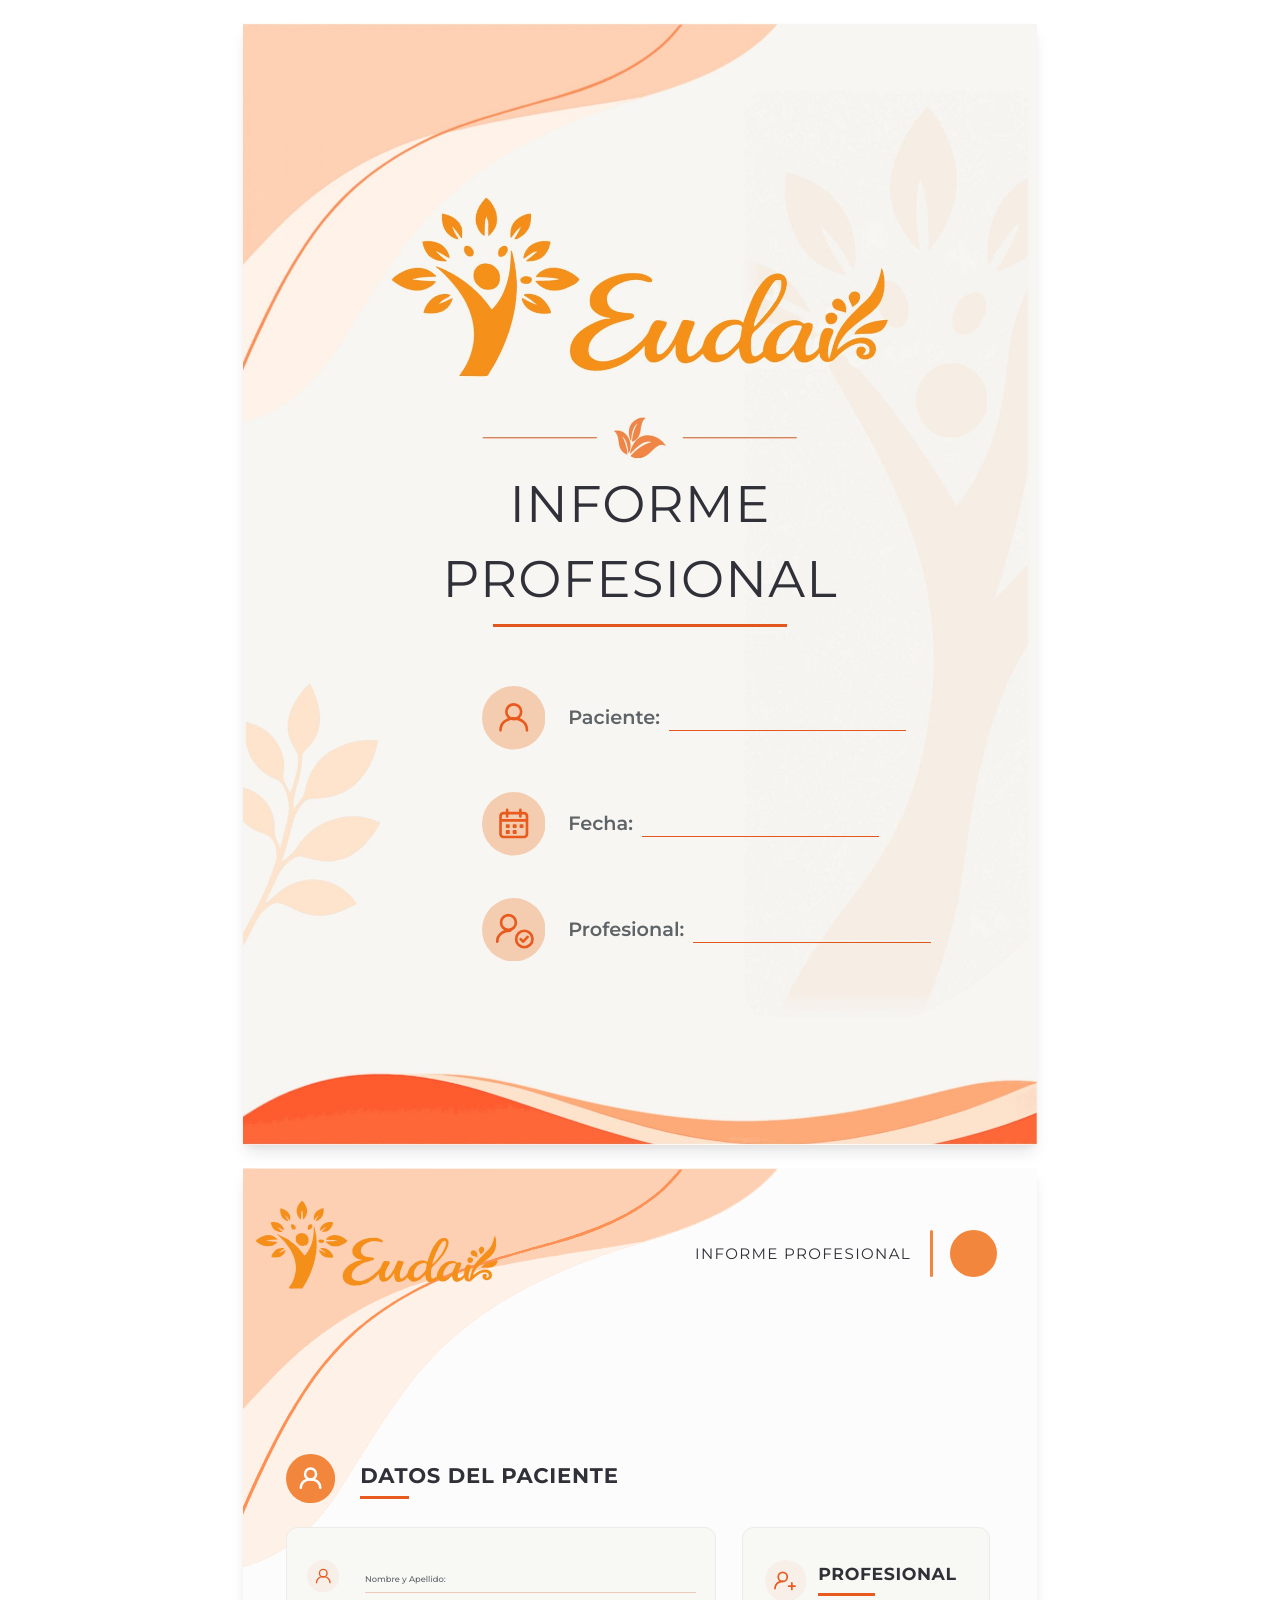
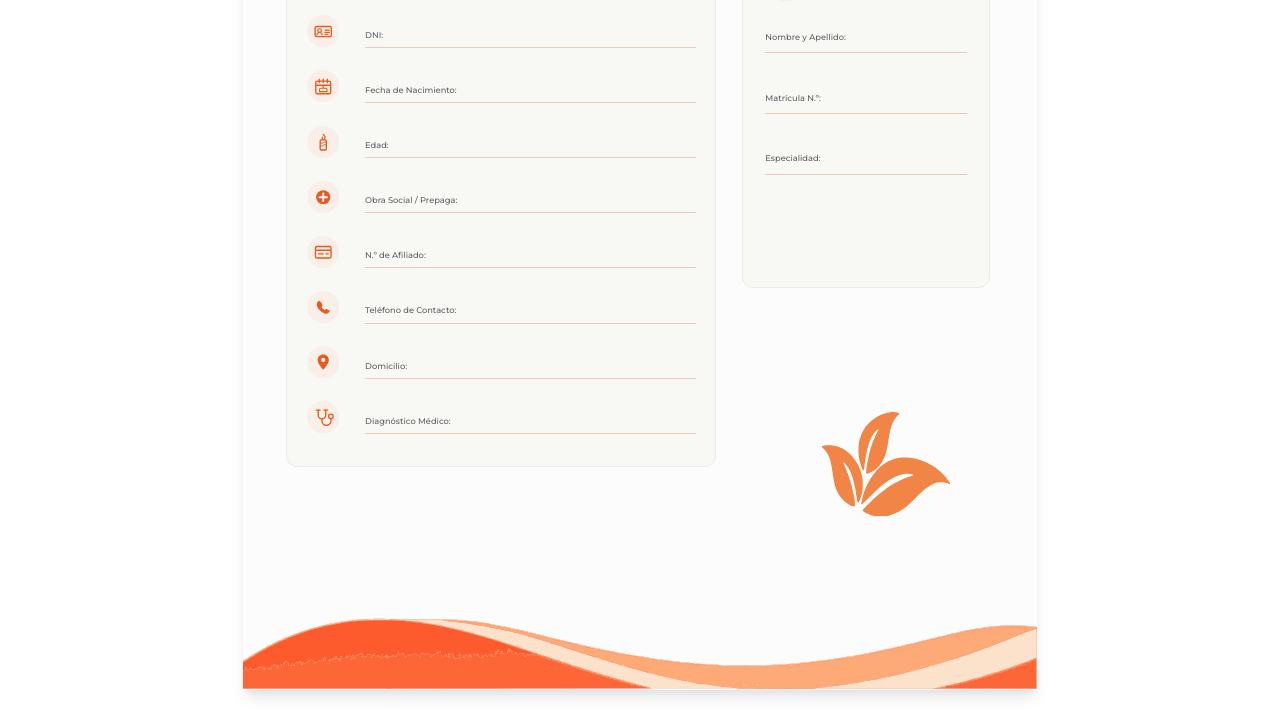
==== commit 7dce09ac: "perf: franjas de fondo vectoriales para que la hoja 2 no se trabe En Windows la hoja 2 se trababa al" ====
--- a/report-template.html
+++ b/report-template.html
@@ -157,9 +157,9 @@
 
     <!-- ================= Página 2 · datos ================= -->
     <section class="page page--data">
-      <img class="page__strip page__strip--data-top" src="assets/bg-data-top.jpg" alt="" />
-      <img class="page__strip page__strip--data-leaf" src="assets/bg-data-leaf.jpg" alt="" />
-      <img class="page__strip page__strip--data-bottom" src="assets/bg-data-bottom.jpg" alt="" />
+      <img class="page__strip page__strip--data-top" src="assets/bg-data-top.svg" alt="" />
+      <img class="page__strip page__strip--data-leaf" src="assets/bg-data-leaf.svg" alt="" />
+      <img class="page__strip page__strip--data-bottom" src="assets/bg-data-bottom.svg" alt="" />
 
       <div class="sheet__meta">
         <span class="sheet__meta-title">INFORME PROFESIONAL</span>
@@ -280,8 +280,8 @@
     <!-- ========= Página de conclusiones (se clona por cada página) ========= -->
     <template id="content-page">
       <section class="page page--data page--content">
-        <img class="page__strip page__strip--content-top" src="assets/bg-content-top.jpg" alt="" />
-        <img class="page__strip page__strip--content-bottom" src="assets/bg-content-bottom.jpg" alt="" />
+        <img class="page__strip page__strip--content-top" src="assets/bg-content-top.svg" alt="" />
+        <img class="page__strip page__strip--content-bottom" src="assets/bg-content-bottom.svg" alt="" />
 
         <div class="sheet__meta">
           <span class="sheet__meta-title">INFORME PROFESIONAL</span>
--- a/css/report.css
+++ b/css/report.css
@@ -231,8 +231,12 @@
    - en las hojas de datos y de contenido sólo son imagen las franjas con
      dibujo (la onda de arriba, la de abajo y la hoja de la ficha); el resto
      es el color liso de la hoja, que se dibuja como un rectángulo.
-   Se generaron a partir de los fondos completos, que quedan en el historial
-   de Git. */
+   Esas franjas, además, son dibujos vectoriales (SVG), no fotos: en una PC
+   con Windows el visor seguía trabándose al pasar por la onda de arriba de la
+   hoja 2, y un trazo vectorial se dibuja sin procesar píxeles. Se generaron
+   con potrace a partir de los fondos completos (colores lisos), que quedan en
+   el historial de Git. La portada, con una marca de agua casi del color del
+   papel, sigue siendo una imagen. */
 .page__bg {
   position: absolute;
   inset: 0;
